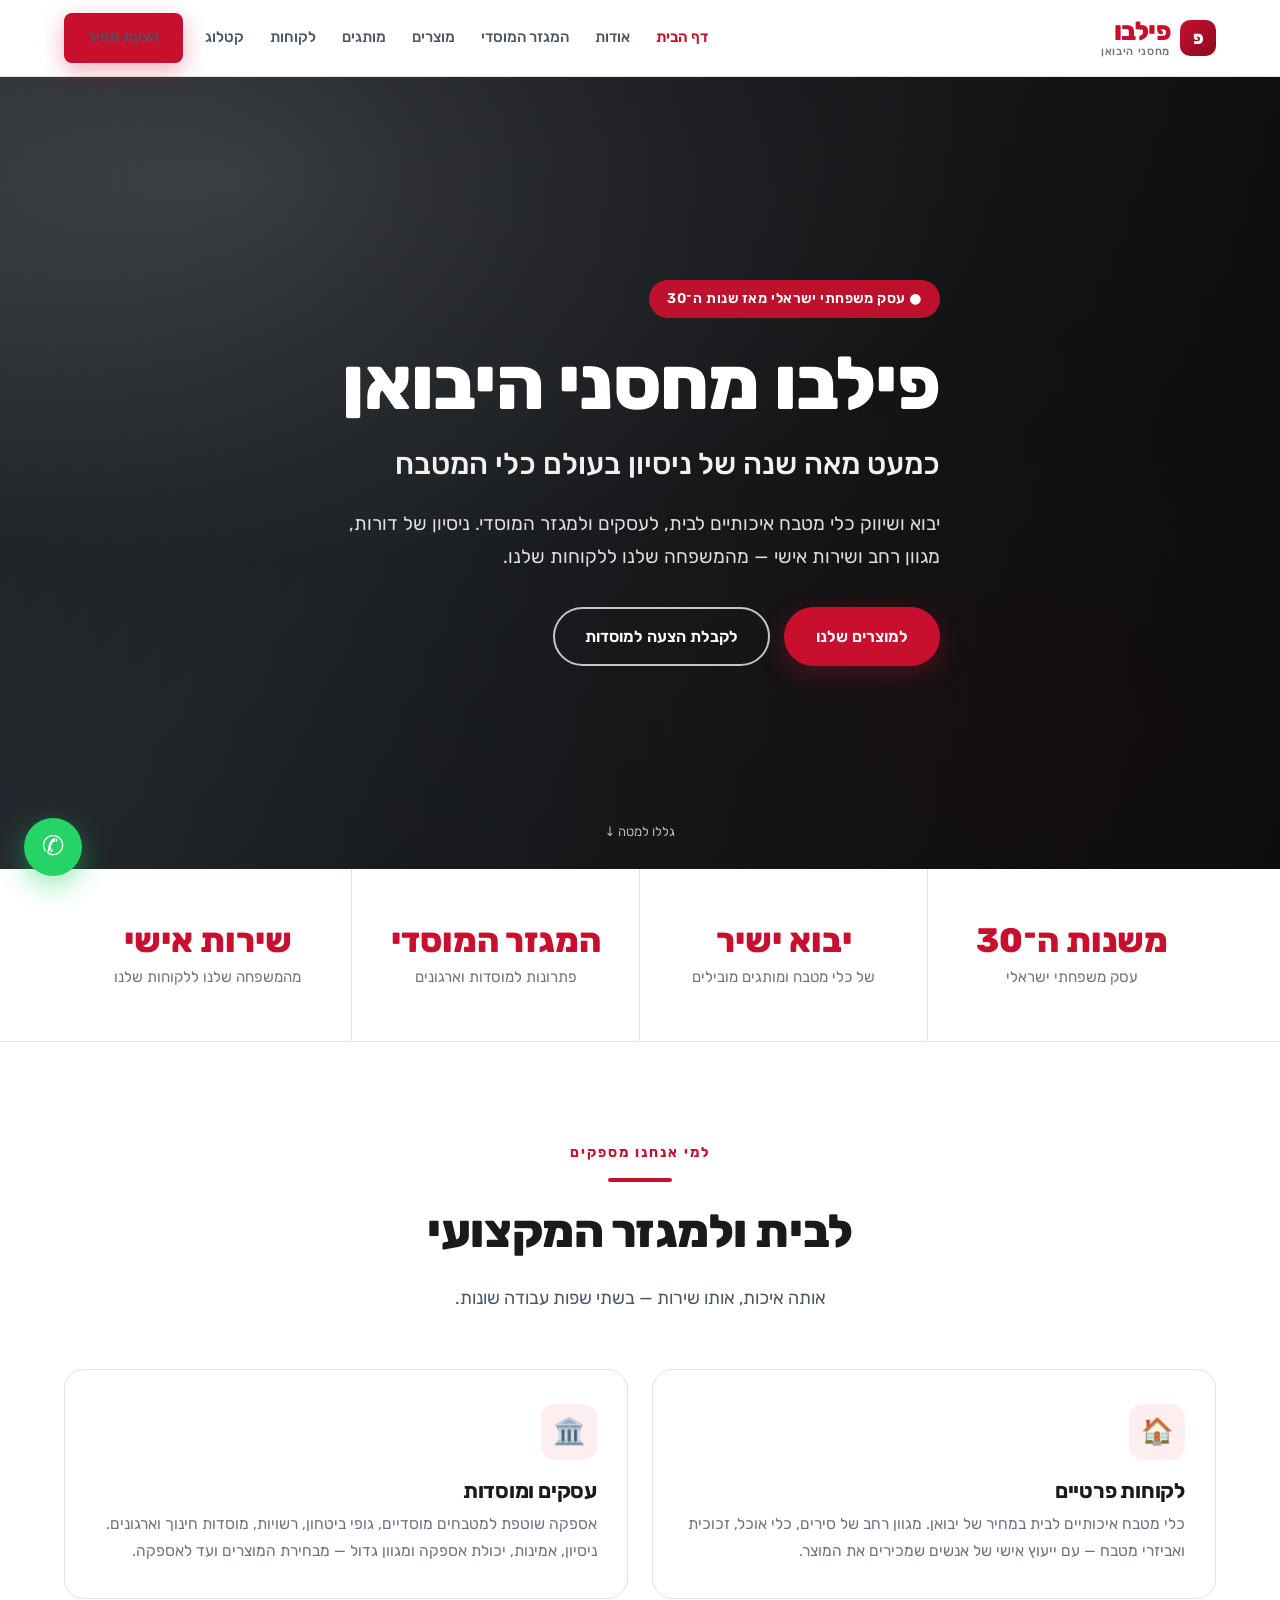
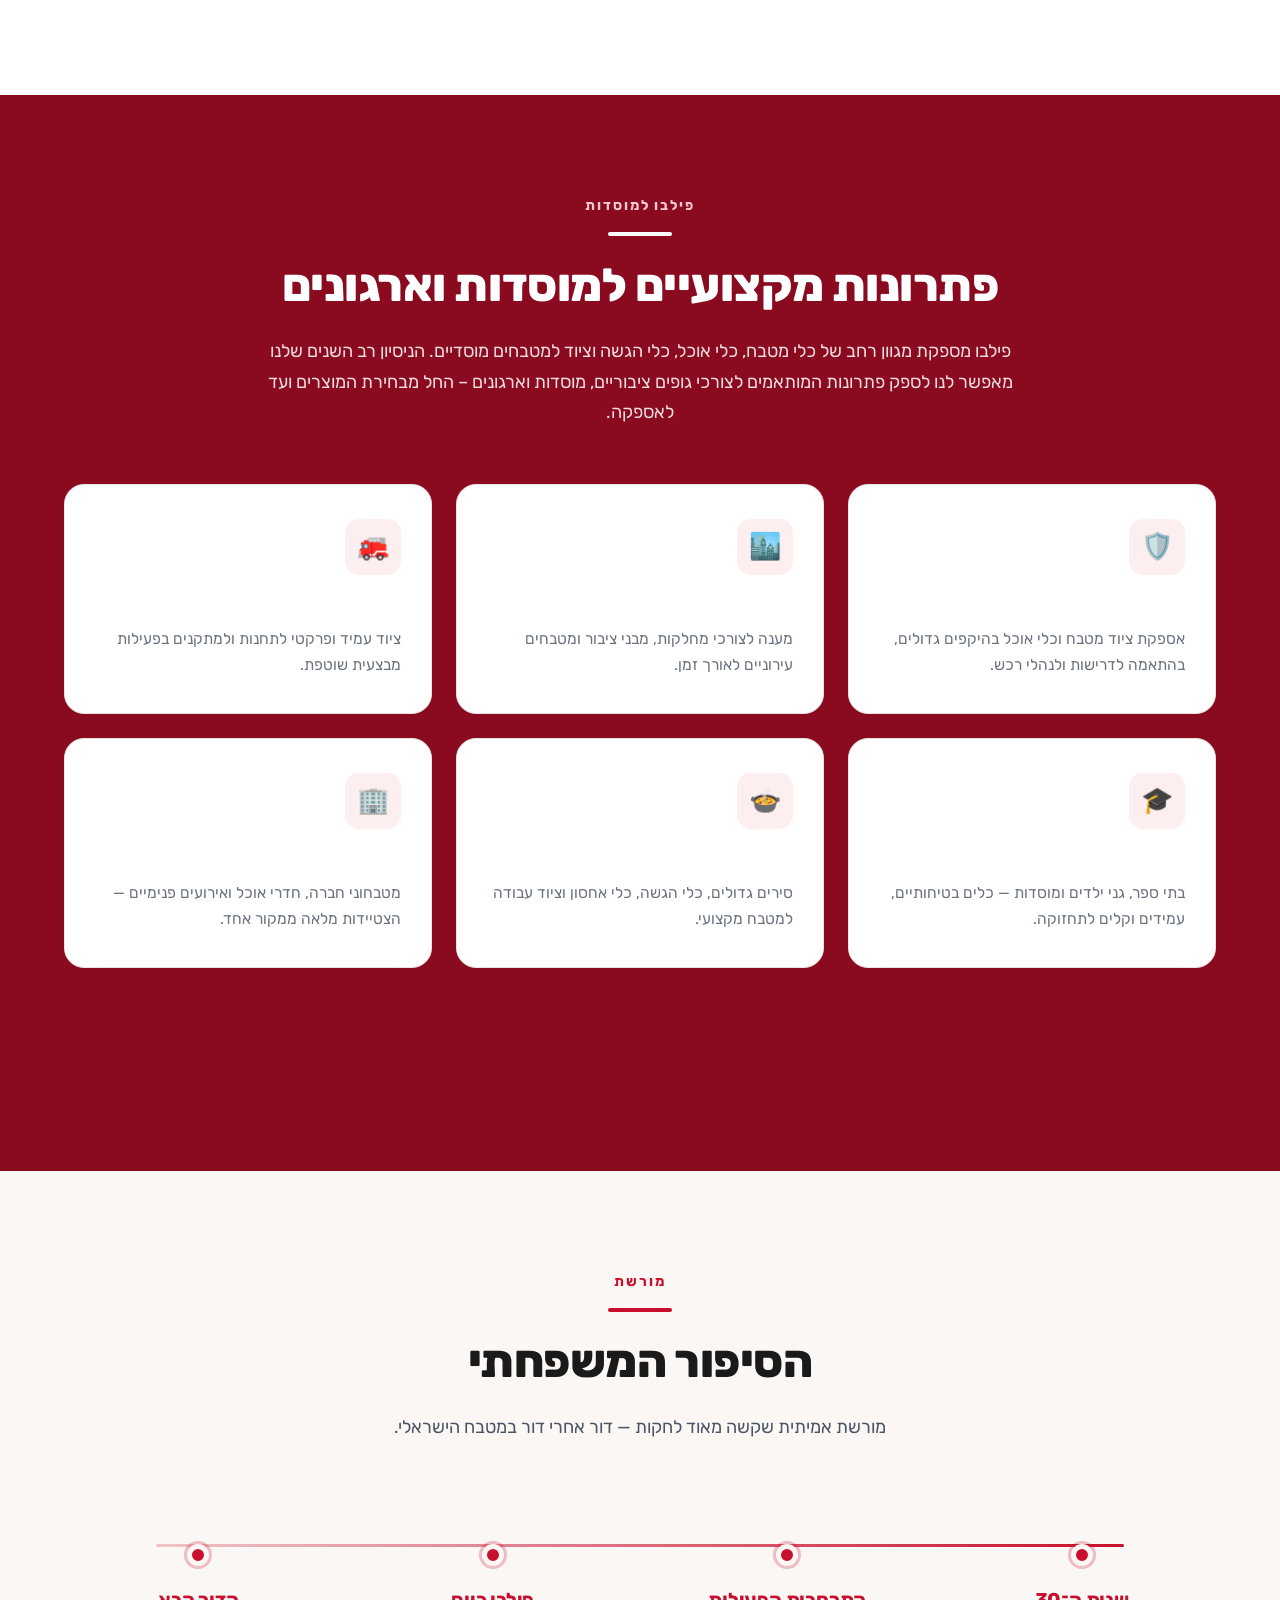
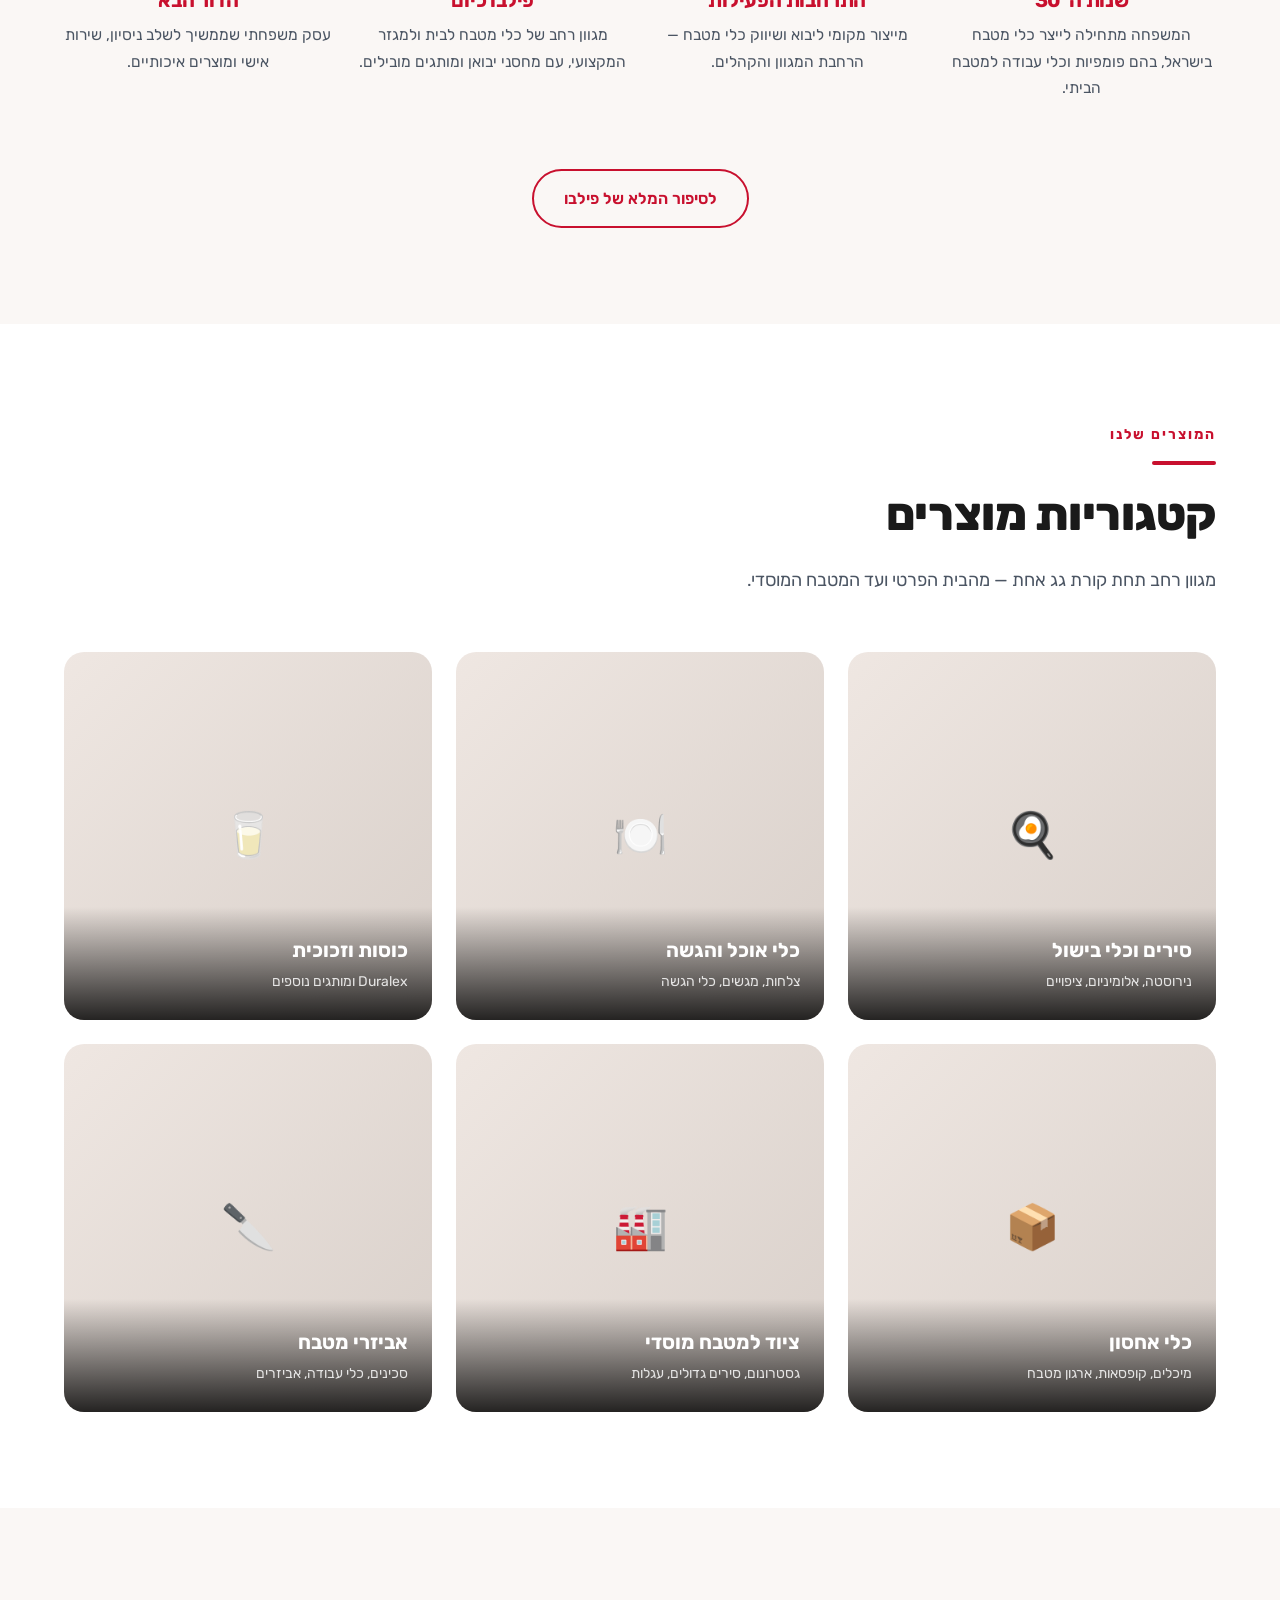
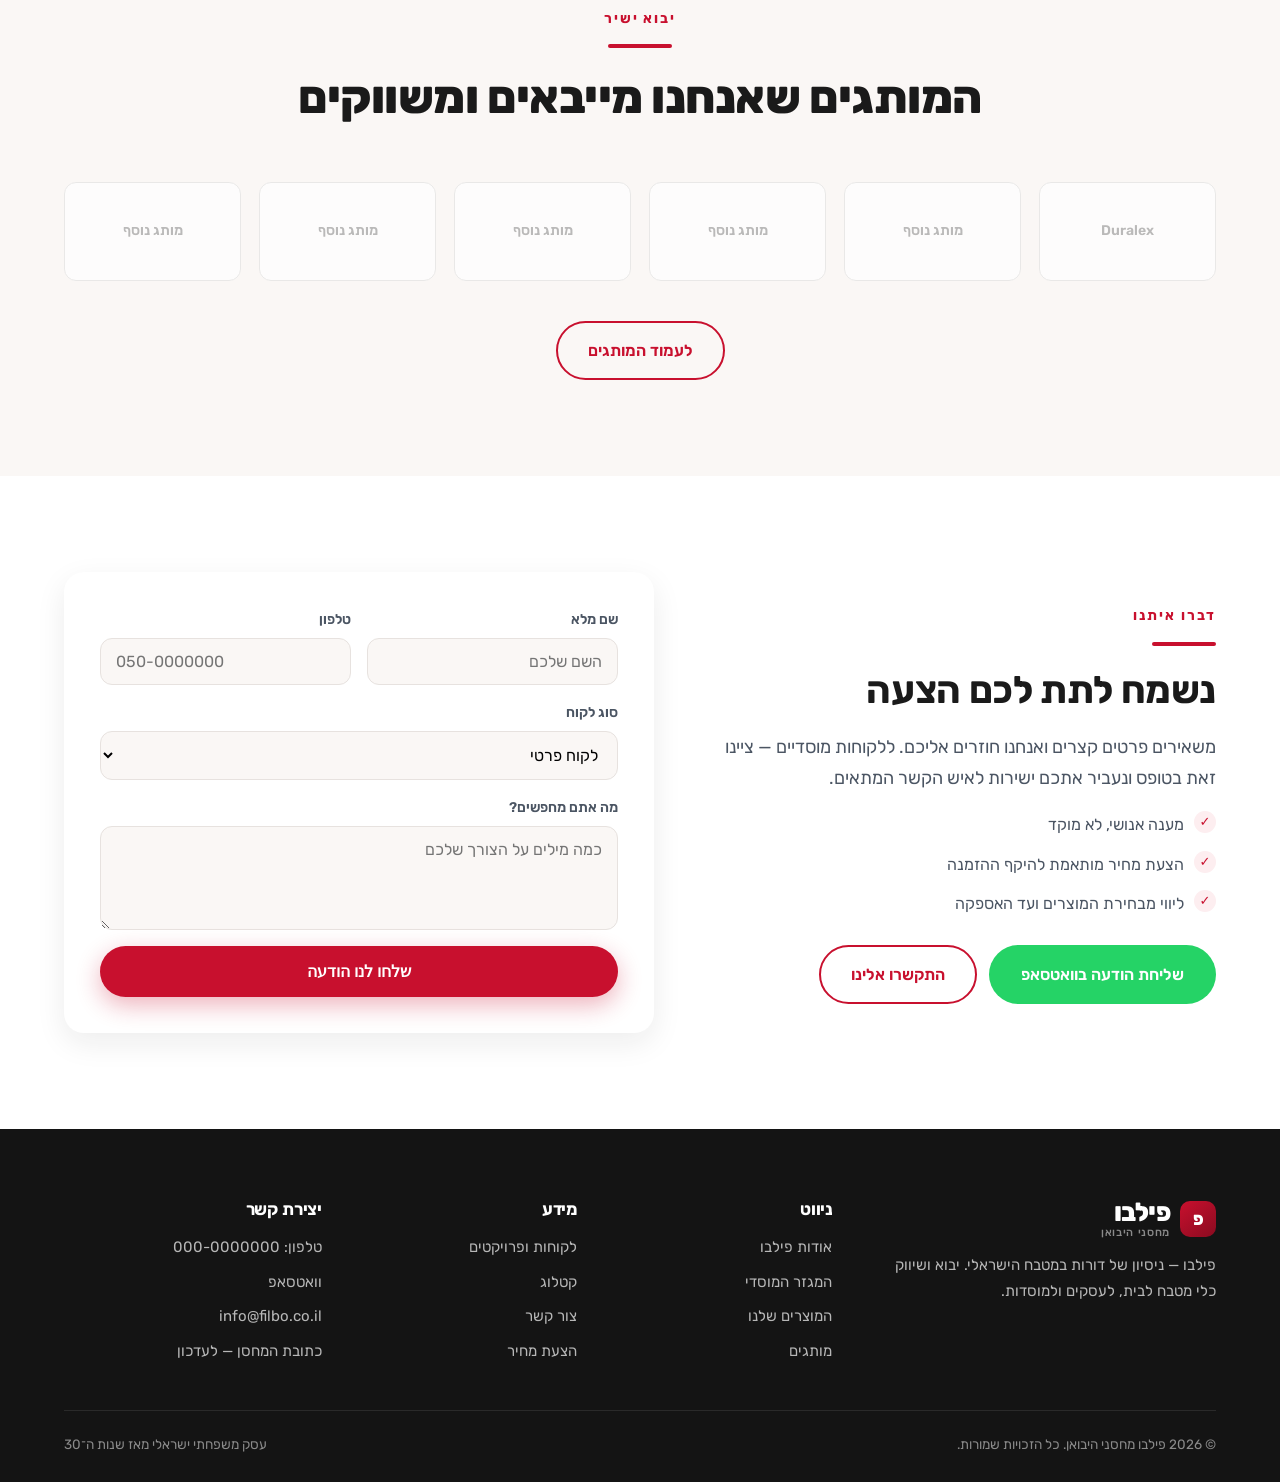
==== index.html @ cb72c33f "feat: אתר תדמית לפילבו מחסני היבואן אתר סטטי בעברית (RTL) בשמונה עמודים, בעיצוב אדום/לבן ואווירה משפ" ====
<!DOCTYPE html>
<html lang="he" dir="rtl">
<head>
<meta charset="utf-8">
<meta name="viewport" content="width=device-width,initial-scale=1">
<title>פילבו מחסני היבואן | יבוא ושיווק כלי מטבח לבית, לעסקים ולמוסדות</title>
<meta name="description" content="פילבו – עסק משפחתי ישראלי משנות ה־30. יבוא ושיווק כלי מטבח, כלי אוכל והגשה וציוד למטבחים מוסדיים. פתרונות לבית, לעסקים ולמגזר המוסדי.">
<link rel="preconnect" href="https://fonts.googleapis.com">
<link rel="preconnect" href="https://fonts.gstatic.com" crossorigin>
<link href="https://fonts.googleapis.com/css2?family=Rubik:wght@400;500;600;700;800&display=swap" rel="stylesheet">
<link rel="stylesheet" href="assets/css/style.css">
</head>
<body>

<header class="header">
  <div class="wrap header__inner">
    <a class="logo" href="index.html">
      <span class="logo__mark">פ</span>
      <span class="logo__txt">פילבו<small>מחסני היבואן</small></span>
    </a>
    <button class="burger" aria-label="פתיחת תפריט" aria-expanded="false">☰</button>
    <nav class="nav">
      <a href="index.html">דף הבית</a>
      <a href="about.html">אודות</a>
      <a href="institutional.html">המגזר המוסדי</a>
      <a href="products.html">מוצרים</a>
      <a href="brands.html">מותגים</a>
      <a href="clients.html">לקוחות</a>
      <a href="catalog.html">קטלוג</a>
      <a class="btn btn--primary" href="contact.html">הצעת מחיר</a>
    </nav>
  </div>
</header>

<!-- ===== HERO ===== -->
<section class="hero">
  <div class="hero__bg" style="background:radial-gradient(1200px 600px at 20% 15%,#5a5f66 0%,transparent 60%),radial-gradient(900px 700px at 85% 80%,#3a2226 0%,transparent 62%),linear-gradient(140deg,#20242a 0%,#31373f 42%,#171a1e 100%)"></div>
  <div class="wrap hero__inner">
    <span class="hero__eyebrow">● עסק משפחתי ישראלי מאז שנות ה־30</span>
    <h1>פילבו מחסני היבואן</h1>
    <p class="hero__sub">כמעט מאה שנה של ניסיון בעולם כלי המטבח</p>
    <p class="hero__lead">יבוא ושיווק כלי מטבח איכותיים לבית, לעסקים ולמגזר המוסדי. ניסיון של דורות, מגוון רחב ושירות אישי — מהמשפחה שלנו ללקוחות שלנו.</p>
    <div class="hero__cta">
      <a class="btn btn--primary" href="products.html">למוצרים שלנו</a>
      <a class="btn btn--ghost" href="institutional.html">לקבלת הצעה למוסדות</a>
    </div>
  </div>
  <span class="hero__scroll">גללו למטה ↓</span>
</section>

<!-- ===== STATS ===== -->
<section class="stats">
  <div class="wrap">
    <div class="stats__grid">
      <div class="stat reveal"><div class="stat__num">משנות ה־30</div><div class="stat__label">עסק משפחתי ישראלי</div></div>
      <div class="stat reveal" data-delay="90"><div class="stat__num">יבוא ישיר</div><div class="stat__label">של כלי מטבח ומותגים מובילים</div></div>
      <div class="stat reveal" data-delay="180"><div class="stat__num">המגזר המוסדי</div><div class="stat__label">פתרונות למוסדות וארגונים</div></div>
      <div class="stat reveal" data-delay="270"><div class="stat__num">שירות אישי</div><div class="stat__label">מהמשפחה שלנו ללקוחות שלנו</div></div>
    </div>
  </div>
</section>

<!-- ===== שני קהלים ===== -->
<section class="section">
  <div class="wrap">
    <div class="head head--center reveal">
      <span class="eyebrow">למי אנחנו מספקים</span>
      <div class="rule"></div>
      <h2>לבית ולמגזר המקצועי</h2>
      <p>אותה איכות, אותו שירות — בשתי שפות עבודה שונות.</p>
    </div>
    <div class="grid grid--2">
      <article class="card reveal">
        <div class="card__icon">🏠</div>
        <h3>לקוחות פרטיים</h3>
        <p>כלי מטבח איכותיים לבית במחיר של יבואן. מגוון רחב של סירים, כלי אוכל, זכוכית ואביזרי מטבח — עם ייעוץ אישי של אנשים שמכירים את המוצר.</p>
      </article>
      <article class="card reveal" data-delay="120">
        <div class="card__icon">🏛️</div>
        <h3>עסקים ומוסדות</h3>
        <p>אספקה שוטפת למטבחים מוסדיים, גופי ביטחון, רשויות, מוסדות חינוך וארגונים. ניסיון, אמינות, יכולת אספקה ומגוון גדול — מבחירת המוצרים ועד לאספקה.</p>
      </article>
    </div>
  </div>
</section>

<!-- ===== המגזר המוסדי – החלק המרכזי ===== -->
<section class="section section--red">
  <div class="wrap">
    <div class="head head--center reveal">
      <span class="eyebrow">פילבו למוסדות</span>
      <div class="rule"></div>
      <h2>פתרונות מקצועיים למוסדות וארגונים</h2>
      <p>פילבו מספקת מגוון רחב של כלי מטבח, כלי אוכל, כלי הגשה וציוד למטבחים מוסדיים. הניסיון רב השנים שלנו מאפשר לנו לספק פתרונות המותאמים לצורכי גופים ציבוריים, מוסדות וארגונים – החל מבחירת המוצרים ועד לאספקה.</p>
    </div>
    <div class="grid grid--3">
      <article class="card reveal"><div class="card__icon">🛡️</div><h3>גופי ביטחון</h3><p>אספקת ציוד מטבח וכלי אוכל בהיקפים גדולים, בהתאמה לדרישות ולנהלי רכש.</p></article>
      <article class="card reveal" data-delay="80"><div class="card__icon">🏙️</div><h3>רשויות מקומיות</h3><p>מענה לצורכי מחלקות, מבני ציבור ומטבחים עירוניים לאורך זמן.</p></article>
      <article class="card reveal" data-delay="160"><div class="card__icon">🚒</div><h3>כוחות הצלה</h3><p>ציוד עמיד ופרקטי לתחנות ולמתקנים בפעילות מבצעית שוטפת.</p></article>
      <article class="card reveal" data-delay="240"><div class="card__icon">🎓</div><h3>מוסדות חינוך</h3><p>בתי ספר, גני ילדים ומוסדות — כלים בטיחותיים, עמידים וקלים לתחזוקה.</p></article>
      <article class="card reveal" data-delay="320"><div class="card__icon">🍲</div><h3>מטבחים מוסדיים</h3><p>סירים גדולים, כלי הגשה, כלי אחסון וציוד עבודה למטבח מקצועי.</p></article>
      <article class="card reveal" data-delay="400"><div class="card__icon">🏢</div><h3>חברות וארגונים</h3><p>מטבחוני חברה, חדרי אוכל ואירועים פנימיים — הצטיידות מלאה ממקור אחד.</p></article>
    </div>
    <div style="text-align:center;margin-top:48px" class="reveal">
      <a class="btn btn--ghost" href="institutional.html">לעמוד המגזר המוסדי</a>
      <a class="btn btn--ghost" href="contact.html">לקבלת הצעת מחיר למוסדות</a>
    </div>
  </div>
</section>

<!-- ===== הסיפור המשפחתי ===== -->
<section class="section section--cream">
  <div class="wrap">
    <div class="head head--center reveal">
      <span class="eyebrow">מורשת</span>
      <div class="rule"></div>
      <h2>הסיפור המשפחתי</h2>
      <p>מורשת אמיתית שקשה מאוד לחקות — דור אחרי דור במטבח הישראלי.</p>
    </div>
    <div class="timeline">
      <div class="timeline__grid">
        <div class="tl reveal"><div class="tl__dot"></div><h3>שנות ה־30</h3><p>המשפחה מתחילה לייצר כלי מטבח בישראל, בהם פומפיות וכלי עבודה למטבח הביתי.</p></div>
        <div class="tl reveal" data-delay="120"><div class="tl__dot"></div><h3>התרחבות הפעילות</h3><p>מייצור מקומי ליבוא ושיווק כלי מטבח — הרחבת המגוון והקהלים.</p></div>
        <div class="tl reveal" data-delay="240"><div class="tl__dot"></div><h3>פילבו כיום</h3><p>מגוון רחב של כלי מטבח לבית ולמגזר המקצועי, עם מחסני יבואן ומותגים מובילים.</p></div>
        <div class="tl reveal" data-delay="360"><div class="tl__dot"></div><h3>הדור הבא</h3><p>עסק משפחתי שממשיך לשלב ניסיון, שירות אישי ומוצרים איכותיים.</p></div>
      </div>
    </div>
    <div style="text-align:center;margin-top:52px" class="reveal">
      <a class="btn btn--outline" href="about.html">לסיפור המלא של פילבו</a>
    </div>
  </div>
</section>

<!-- ===== מוצרים ===== -->
<section class="section">
  <div class="wrap">
    <div class="head reveal">
      <span class="eyebrow">המוצרים שלנו</span>
      <div class="rule"></div>
      <h2>קטגוריות מוצרים</h2>
      <p>מגוון רחב תחת קורת גג אחת — מהבית הפרטי ועד המטבח המוסדי.</p>
    </div>
    <div class="grid grid--3">
      <a class="tile reveal" href="products.html"><div class="ph">🍳</div><div class="tile__cap">סירים וכלי בישול<span>נירוסטה, אלומיניום, ציפויים</span></div></a>
      <a class="tile reveal" data-delay="80" href="products.html"><div class="ph">🍽️</div><div class="tile__cap">כלי אוכל והגשה<span>צלחות, מגשים, כלי הגשה</span></div></a>
      <a class="tile reveal" data-delay="160" href="products.html"><div class="ph">🥛</div><div class="tile__cap">כוסות וזכוכית<span>Duralex ומותגים נוספים</span></div></a>
      <a class="tile reveal" data-delay="240" href="products.html"><div class="ph">📦</div><div class="tile__cap">כלי אחסון<span>מיכלים, קופסאות, ארגון מטבח</span></div></a>
      <a class="tile reveal" data-delay="320" href="products.html"><div class="ph">🏭</div><div class="tile__cap">ציוד למטבח מוסדי<span>גסטרונום, סירים גדולים, עגלות</span></div></a>
      <a class="tile reveal" data-delay="400" href="products.html"><div class="ph">🔪</div><div class="tile__cap">אביזרי מטבח<span>סכינים, כלי עבודה, אביזרים</span></div></a>
    </div>
  </div>
</section>

<!-- ===== מותגים ===== -->
<section class="section section--cream">
  <div class="wrap">
    <div class="head head--center reveal">
      <span class="eyebrow">יבוא ישיר</span>
      <div class="rule"></div>
      <h2>המותגים שאנחנו מייבאים ומשווקים</h2>
    </div>
    <div class="logos reveal">
      <div>Duralex</div><div>מותג נוסף</div><div>מותג נוסף</div>
      <div>מותג נוסף</div><div>מותג נוסף</div><div>מותג נוסף</div>
    </div>
    <div style="text-align:center;margin-top:40px" class="reveal"><a class="btn btn--outline" href="brands.html">לעמוד המותגים</a></div>
  </div>
</section>

<!-- ===== יצירת קשר ===== -->
<section class="section" id="contact">
  <div class="wrap split">
    <div class="reveal">
      <span class="eyebrow">דברו איתנו</span>
      <div class="rule"></div>
      <h2 style="font-size:38px">נשמח לתת לכם הצעה</h2>
      <p style="font-size:18px;color:var(--ink-soft)">משאירים פרטים קצרים ואנחנו חוזרים אליכם. ללקוחות מוסדיים — ציינו זאת בטופס ונעביר אתכם ישירות לאיש הקשר המתאים.</p>
      <ul class="ticks">
        <li>מענה אנושי, לא מוקד</li>
        <li>הצעת מחיר מותאמת להיקף ההזמנה</li>
        <li>ליווי מבחירת המוצרים ועד האספקה</li>
      </ul>
      <div style="display:flex;gap:12px;flex-wrap:wrap">
        <a class="btn btn--wa" href="https://wa.me/972000000000">שליחת הודעה בוואטסאפ</a>
        <a class="btn btn--outline" href="tel:+972000000000">התקשרו אלינו</a>
      </div>
    </div>
    <form class="form reveal" id="lead-form" data-delay="120">
      <div id="form-ok" class="form__ok">תודה! הפנייה נשלחה ונחזור אליכם בהקדם.</div>
      <div class="row">
        <div class="field"><label for="name">שם מלא</label><input id="name" name="name" required placeholder="השם שלכם"></div>
        <div class="field"><label for="phone">טלפון</label><input id="phone" name="phone" type="tel" required placeholder="050-0000000"></div>
      </div>
      <div class="field"><label for="type">סוג לקוח</label>
        <select id="type" name="type">
          <option>לקוח פרטי</option>
          <option>עסק</option>
          <option>מוסד / גוף ציבורי</option>
        </select>
      </div>
      <div class="field"><label for="msg">מה אתם מחפשים?</label><textarea id="msg" name="msg" rows="4" placeholder="כמה מילים על הצורך שלכם"></textarea></div>
      <button class="btn btn--primary" type="submit" style="justify-content:center">שלחו לנו הודעה</button>
    </form>
  </div>
</section>

<footer class="footer">
  <div class="wrap">
    <div class="footer__grid">
      <div>
        <div class="logo" style="color:#fff;margin-bottom:14px"><span class="logo__mark">פ</span><span class="logo__txt">פילבו<small style="color:#8A8A8A">מחסני היבואן</small></span></div>
        <p>פילבו — ניסיון של דורות במטבח הישראלי. יבוא ושיווק כלי מטבח לבית, לעסקים ולמוסדות.</p>
      </div>
      <div><h4>ניווט</h4><ul>
        <li><a href="about.html">אודות פילבו</a></li>
        <li><a href="institutional.html">המגזר המוסדי</a></li>
        <li><a href="products.html">המוצרים שלנו</a></li>
        <li><a href="brands.html">מותגים</a></li>
      </ul></div>
      <div><h4>מידע</h4><ul>
        <li><a href="clients.html">לקוחות ופרויקטים</a></li>
        <li><a href="catalog.html">קטלוג</a></li>
        <li><a href="contact.html">צור קשר</a></li>
        <li><a href="contact.html">הצעת מחיר</a></li>
      </ul></div>
      <div><h4>יצירת קשר</h4><ul>
        <li><a href="tel:+972000000000">טלפון: 000-0000000</a></li>
        <li><a href="https://wa.me/972000000000">וואטסאפ</a></li>
        <li><a href="mailto:info@filbo.co.il">info@filbo.co.il</a></li>
        <li>כתובת המחסן — לעדכון</li>
      </ul></div>
    </div>
    <div class="footer__bottom">
      <span>© <span id="year">2026</span> פילבו מחסני היבואן. כל הזכויות שמורות.</span>
      <span>עסק משפחתי ישראלי מאז שנות ה־30</span>
    </div>
  </div>
</footer>

<a class="fab" href="https://wa.me/972000000000" aria-label="וואטסאפ">✆</a>
<script src="assets/js/main.js"></script>
</body>
</html>
---- assets/css/style.css ----
/* ===== Filbo – פילבו מחסני היבואן | Design tokens ===== */
:root{
  --red:#C8102E;
  --red-deep:#8A0B20;
  --red-soft:#FDEEF0;
  --ink:#1A1A1A;
  --ink-soft:#4B5563;
  --grey:#6B7280;
  --line:#E7E2DF;
  --cream:#FAF7F5;
  --cream-2:#F2E9E4;
  --white:#FFFFFF;
  --steel:#9AA3AD;
  --shadow:0 10px 30px rgba(26,26,26,.08);
  --shadow-lg:0 24px 60px rgba(26,26,26,.14);
  --radius:12px;
  --radius-lg:20px;
  --wrap:1200px;
  --ease:cubic-bezier(.22,1,.36,1);
}
*,*::before,*::after{box-sizing:border-box}
html{scroll-behavior:smooth}
body{
  margin:0;
  font-family:"Rubik",system-ui,"Segoe UI",Arial,sans-serif;
  color:var(--ink);
  background:var(--white);
  line-height:1.7;
  -webkit-font-smoothing:antialiased;
}
img{max-width:100%;display:block}
a{color:inherit;text-decoration:none}
h1,h2,h3,h4{margin:0 0 .5em;line-height:1.2;font-weight:700;letter-spacing:-.01em}
p{margin:0 0 1em}
.wrap{max-width:var(--wrap);margin-inline:auto;padding-inline:24px}
.section{padding:96px 0}
.section--cream{background:var(--cream)}
.section--red{background:var(--red-deep);color:#fff}
.section--dark{background:#141414;color:#fff}

/* ===== Buttons ===== */
.btn{
  display:inline-flex;align-items:center;gap:.5em;
  padding:14px 30px;border-radius:999px;font-weight:600;font-size:16px;
  border:2px solid transparent;cursor:pointer;
  transition:transform .25s var(--ease),box-shadow .25s var(--ease),background .25s,color .25s;
}
.btn:hover{transform:translateY(-3px)}
.btn--primary{background:var(--red);color:#fff;box-shadow:0 8px 24px rgba(200,16,46,.32)}
.btn--primary:hover{background:var(--red-deep);box-shadow:0 14px 34px rgba(200,16,46,.42)}
.btn--ghost{background:transparent;color:#fff;border-color:rgba(255,255,255,.75)}
.btn--ghost:hover{background:#fff;color:var(--ink)}
.btn--outline{background:transparent;color:var(--red);border-color:var(--red)}
.btn--outline:hover{background:var(--red);color:#fff}
.btn--wa{background:#25D366;color:#fff}

/* ===== Header ===== */
.header{
  position:sticky;top:0;z-index:100;background:rgba(255,255,255,.92);
  backdrop-filter:blur(12px);border-bottom:1px solid var(--line);
  transition:box-shadow .3s;
}
.header.is-stuck{box-shadow:0 6px 24px rgba(0,0,0,.07)}
.header__inner{display:flex;align-items:center;justify-content:space-between;gap:24px;height:76px;position:relative}
.logo{display:flex;align-items:center;gap:10px;font-weight:800;font-size:26px;color:var(--red);letter-spacing:-.02em}
.logo__mark{width:36px;height:36px;border-radius:10px;background:linear-gradient(140deg,var(--red),var(--red-deep));display:grid;place-items:center;color:#fff;font-size:18px;flex:none}
.logo__txt{line-height:1.1}
.logo__txt small{display:block;font-size:11px;font-weight:500;color:var(--grey);letter-spacing:.06em}
.nav{display:flex;align-items:center;gap:2px}
.nav a{padding:9px 12px;border-radius:8px;font-size:15px;font-weight:500;color:var(--ink-soft);transition:color .2s,background .2s}
.nav a:hover{color:var(--red);background:var(--red-soft)}
.nav a.is-active{color:var(--red);font-weight:600}
.nav .btn{margin-inline-start:8px;padding:10px 22px;font-size:15px}
.burger{display:none;background:none;border:0;font-size:26px;color:var(--ink);cursor:pointer;padding:6px;line-height:1}

/* ===== Hero ===== */
.hero{position:relative;min-height:88vh;display:flex;align-items:center;overflow:hidden;color:#fff}
.hero__bg{position:absolute;inset:0;background-size:cover;background-position:center;transform:scale(1.06);animation:kenburns 22s ease-in-out infinite alternate}
@keyframes kenburns{from{transform:scale(1.06) translate3d(0,0,0)}to{transform:scale(1.16) translate3d(-1.5%,-1.5%,0)}}
.hero::after{content:"";position:absolute;inset:0;background:linear-gradient(275deg,rgba(10,10,10,.88) 0%,rgba(10,10,10,.64) 45%,rgba(10,10,10,.28) 100%)}
.hero__inner{position:relative;z-index:2;max-width:760px;padding:120px 0}
.hero__eyebrow{display:inline-flex;align-items:center;gap:8px;background:rgba(200,16,46,.94);padding:7px 18px;border-radius:999px;font-size:14px;font-weight:600;letter-spacing:.04em;margin-bottom:22px}
.hero h1{font-size:clamp(42px,6vw,74px);font-weight:800;margin-bottom:.15em}
.hero__sub{font-size:clamp(20px,2.4vw,30px);font-weight:500;opacity:.94;margin-bottom:.6em}
.hero__lead{font-size:19px;opacity:.86;max-width:600px;margin-bottom:34px}
.hero__cta{display:flex;flex-wrap:wrap;gap:14px}
.hero__scroll{position:absolute;bottom:26px;inset-inline-start:50%;transform:translateX(50%);z-index:2;opacity:.7;font-size:13px;animation:bob 2.2s ease-in-out infinite}
@keyframes bob{0%,100%{transform:translateX(50%) translateY(0)}50%{transform:translateX(50%) translateY(9px)}}

/* ===== Stats ===== */
.stats{background:#fff;border-bottom:1px solid var(--line)}
.stats__grid{display:grid;grid-template-columns:repeat(4,1fr)}
.stat{padding:52px 30px;text-align:center;border-inline-start:1px solid var(--line);transition:background .3s}
.stat:first-child{border-inline-start:0}
.stat:hover{background:var(--cream)}
.stat__num{font-size:34px;font-weight:800;color:var(--red);line-height:1.15;margin-bottom:6px}
.stat__label{font-size:15px;color:var(--grey);line-height:1.5}

/* ===== Section heads ===== */
.head{max-width:760px;margin-bottom:56px}
.head--center{margin-inline:auto;text-align:center}
.eyebrow{display:inline-block;font-size:14px;font-weight:700;letter-spacing:.14em;color:var(--red);margin-bottom:14px}
.section--red .eyebrow{color:#F7C9D0}
.head h2{font-size:clamp(30px,4vw,46px);font-weight:800}
.head p{font-size:18px;color:var(--ink-soft)}
.section--red .head p{color:rgba(255,255,255,.86)}
.rule{width:64px;height:4px;background:var(--red);border-radius:3px;margin-bottom:22px}
.section--red .rule{background:#fff}
.head--center .rule{margin-inline:auto}

/* ===== Cards ===== */
.grid{display:grid;gap:24px}
.grid--2{grid-template-columns:repeat(2,1fr)}
.grid--3{grid-template-columns:repeat(3,1fr)}
.grid--4{grid-template-columns:repeat(4,1fr)}
.card{
  background:#fff;border:1px solid var(--line);border-radius:var(--radius-lg);
  padding:34px 30px;transition:transform .35s var(--ease),box-shadow .35s var(--ease),border-color .3s;
}
.card:hover{transform:translateY(-8px);box-shadow:var(--shadow-lg);border-color:transparent}
.card__icon{width:56px;height:56px;border-radius:14px;background:var(--red-soft);color:var(--red);display:grid;place-items:center;font-size:26px;margin-bottom:18px;transition:background .3s,color .3s,transform .3s var(--ease)}
.card:hover .card__icon{background:var(--red);color:#fff;transform:rotate(-6deg) scale(1.06)}
.card h3{font-size:21px;margin-bottom:8px}
.card p{color:var(--grey);font-size:15.5px;margin:0}

/* ===== Product tiles ===== */
.tile{position:relative;border-radius:var(--radius-lg);overflow:hidden;aspect-ratio:1/1;background:var(--cream-2);display:block}
.tile img,.tile .ph{width:100%;height:100%;object-fit:cover;transition:transform .7s var(--ease)}
.tile:hover img,.tile:hover .ph{transform:scale(1.08)}
.tile__cap{position:absolute;inset-inline:0;bottom:0;padding:26px 24px;color:#fff;background:linear-gradient(to top,rgba(0,0,0,.84),rgba(0,0,0,0));font-weight:700;font-size:20px}
.tile__cap span{display:block;font-weight:400;font-size:14px;opacity:.84;margin-top:3px}
.ph{background:linear-gradient(135deg,#EFE7E2,#D8CFC9);display:grid;place-items:center;color:#9c8f87;font-size:44px}

/* ===== Timeline ===== */
.timeline{position:relative;padding-top:20px}
.timeline::before{content:"";position:absolute;top:46px;inset-inline:8%;height:3px;background:linear-gradient(to left,var(--red),rgba(200,16,46,.22));border-radius:3px}
.timeline__grid{display:grid;grid-template-columns:repeat(4,1fr);gap:26px;position:relative}
.tl{text-align:center}
.tl__dot{width:22px;height:22px;border-radius:50%;background:var(--red);border:5px solid var(--cream);margin:26px auto 22px;box-shadow:0 0 0 3px rgba(200,16,46,.25);transition:transform .35s var(--ease),box-shadow .35s}
.tl:hover .tl__dot{transform:scale(1.35);box-shadow:0 0 0 10px rgba(200,16,46,.14)}
.tl h3{font-size:20px;color:var(--red)}
.tl p{color:var(--ink-soft);font-size:15.5px}

/* ===== Logo wall ===== */
.logos{display:grid;grid-template-columns:repeat(6,1fr);gap:18px}
.logos div{
  aspect-ratio:16/9;border:1px solid var(--line);border-radius:var(--radius);
  display:grid;place-items:center;text-align:center;font-size:14px;font-weight:600;color:var(--steel);
  background:#fff;filter:grayscale(1);opacity:.72;transition:.35s var(--ease);padding:10px;
}
.logos div:hover{filter:none;opacity:1;color:var(--red);transform:translateY(-4px);box-shadow:var(--shadow)}

/* ===== Split ===== */
.split{display:grid;grid-template-columns:1.05fr .95fr;gap:56px;align-items:center}
.split__media{position:relative}
.split__media .ph,.split__media img{border-radius:var(--radius-lg);aspect-ratio:4/3;object-fit:cover}
.badge-years{
  position:absolute;inset-block-end:-26px;inset-inline-start:-22px;background:var(--red);color:#fff;
  border-radius:var(--radius-lg);padding:22px 28px;box-shadow:var(--shadow-lg);text-align:center;
}
.badge-years b{display:block;font-size:38px;line-height:1}
.badge-years span{font-size:13px;opacity:.9}
.ticks{list-style:none;padding:0;margin:0 0 28px;display:grid;gap:12px}
.ticks li{position:relative;padding-inline-start:32px;color:var(--ink-soft)}
.ticks li::before{content:"✓";position:absolute;inset-inline-start:0;top:0;width:22px;height:22px;border-radius:50%;background:var(--red-soft);color:var(--red);display:grid;place-items:center;font-size:13px;font-weight:700}
.section--red .ticks li{color:rgba(255,255,255,.9)}
.section--red .ticks li::before{background:rgba(255,255,255,.16);color:#fff}

/* ===== Form ===== */
.form{display:grid;gap:16px;background:#fff;padding:36px;border-radius:var(--radius-lg);box-shadow:var(--shadow)}
.form .row{display:grid;grid-template-columns:1fr 1fr;gap:16px}
.field{display:grid;gap:6px}
.field label{font-size:14px;font-weight:600;color:var(--ink-soft)}
.field input,.field select,.field textarea{
  font-family:inherit;font-size:16px;padding:13px 15px;border:1px solid var(--line);
  border-radius:var(--radius);background:var(--cream);transition:border-color .2s,box-shadow .2s,background .2s;
}
.field input:focus,.field select:focus,.field textarea:focus{
  outline:0;border-color:var(--red);background:#fff;box-shadow:0 0 0 4px rgba(200,16,46,.12);
}
.form__ok{display:none;background:#E8F6EC;color:#166534;border-radius:var(--radius);padding:14px 16px;font-weight:600}
.form__ok.show{display:block;animation:pop .4s var(--ease)}
@keyframes pop{from{opacity:0;transform:translateY(-8px)}to{opacity:1;transform:none}}

/* ===== Accordion (FAQ) ===== */
.acc{border:1px solid var(--line);border-radius:var(--radius-lg);overflow:hidden;background:#fff}
.acc+.acc{margin-top:14px}
.acc summary{cursor:pointer;padding:20px 24px;font-weight:600;font-size:17px;list-style:none;display:flex;justify-content:space-between;gap:14px;align-items:center}
.acc summary::-webkit-details-marker{display:none}
.acc summary::after{content:"+";color:var(--red);font-size:24px;font-weight:400;transition:transform .3s var(--ease)}
.acc[open] summary::after{transform:rotate(45deg)}
.acc p{padding:0 24px 22px;margin:0;color:var(--ink-soft)}

/* ===== Footer ===== */
.footer{background:#141414;color:#B7B7B7;padding:70px 0 26px;font-size:15px}
.footer h4{color:#fff;font-size:17px;margin-bottom:16px}
.footer a{transition:color .2s}
.footer a:hover{color:var(--red)}
.footer__grid{display:grid;grid-template-columns:1.6fr 1fr 1fr 1.2fr;gap:40px}
.footer ul{list-style:none;padding:0;margin:0;display:grid;gap:9px}
.footer__bottom{margin-top:46px;padding-top:22px;border-top:1px solid #2A2A2A;display:flex;justify-content:space-between;gap:16px;flex-wrap:wrap;font-size:13.5px;color:#8A8A8A}

/* ===== Floating WhatsApp ===== */
.fab{position:fixed;inset-block-end:24px;inset-inline-end:24px;z-index:120;width:58px;height:58px;border-radius:50%;background:#25D366;color:#fff;display:grid;place-items:center;font-size:27px;box-shadow:0 10px 28px rgba(37,211,102,.45);transition:transform .3s var(--ease)}
.fab:hover{transform:scale(1.1)}

/* ===== Inner page hero ===== */
.phero{background:linear-gradient(120deg,var(--red-deep),var(--red));color:#fff;padding:80px 0 70px;position:relative;overflow:hidden}
.phero::after{content:"";position:absolute;inset-block-start:-90px;inset-inline-start:-90px;width:340px;height:340px;border-radius:50%;background:rgba(255,255,255,.07)}
.phero .wrap{position:relative;z-index:2}
.phero h1{font-size:clamp(32px,4.6vw,52px);font-weight:800;margin-bottom:.2em}
.phero p{font-size:19px;opacity:.9;max-width:660px;margin:0}
.crumbs{font-size:14px;opacity:.82;margin-bottom:14px}

/* ===== Reveal animation ===== */
.reveal{opacity:0;transform:translateY(28px);transition:opacity .75s var(--ease),transform .75s var(--ease)}
.reveal.in{opacity:1;transform:none}
@media (prefers-reduced-motion:reduce){
  .reveal{opacity:1;transform:none;transition:none}
  .hero__bg{animation:none}
  .hero__scroll{animation:none}
}

/* ===== Responsive ===== */
@media (max-width:1080px){
  .nav a{padding:8px 9px;font-size:14px}
}
@media (max-width:980px){
  .grid--3,.grid--4,.stats__grid,.timeline__grid{grid-template-columns:repeat(2,1fr)}
  .logos{grid-template-columns:repeat(3,1fr)}
  .split{grid-template-columns:1fr;gap:40px}
  .footer__grid{grid-template-columns:1fr 1fr}
  .timeline::before{display:none}
  .stat{border-inline-start:0;border-top:1px solid var(--line)}
  .badge-years{inset-inline-start:12px;inset-block-end:-18px}
}
@media (max-width:680px){
  .section{padding:64px 0}
  .nav{display:none;position:absolute;top:76px;inset-inline:0;background:#fff;flex-direction:column;align-items:stretch;padding:14px;border-bottom:1px solid var(--line);box-shadow:var(--shadow)}
  .nav.open{display:flex}
  .burger{display:block}
  .grid--2,.grid--3,.grid--4,.stats__grid,.timeline__grid{grid-template-columns:1fr}
  .logos{grid-template-columns:repeat(2,1fr)}
  .form .row{grid-template-columns:1fr}
  .footer__grid{grid-template-columns:1fr}
  .hero{min-height:76vh}
  .form{padding:24px}
}
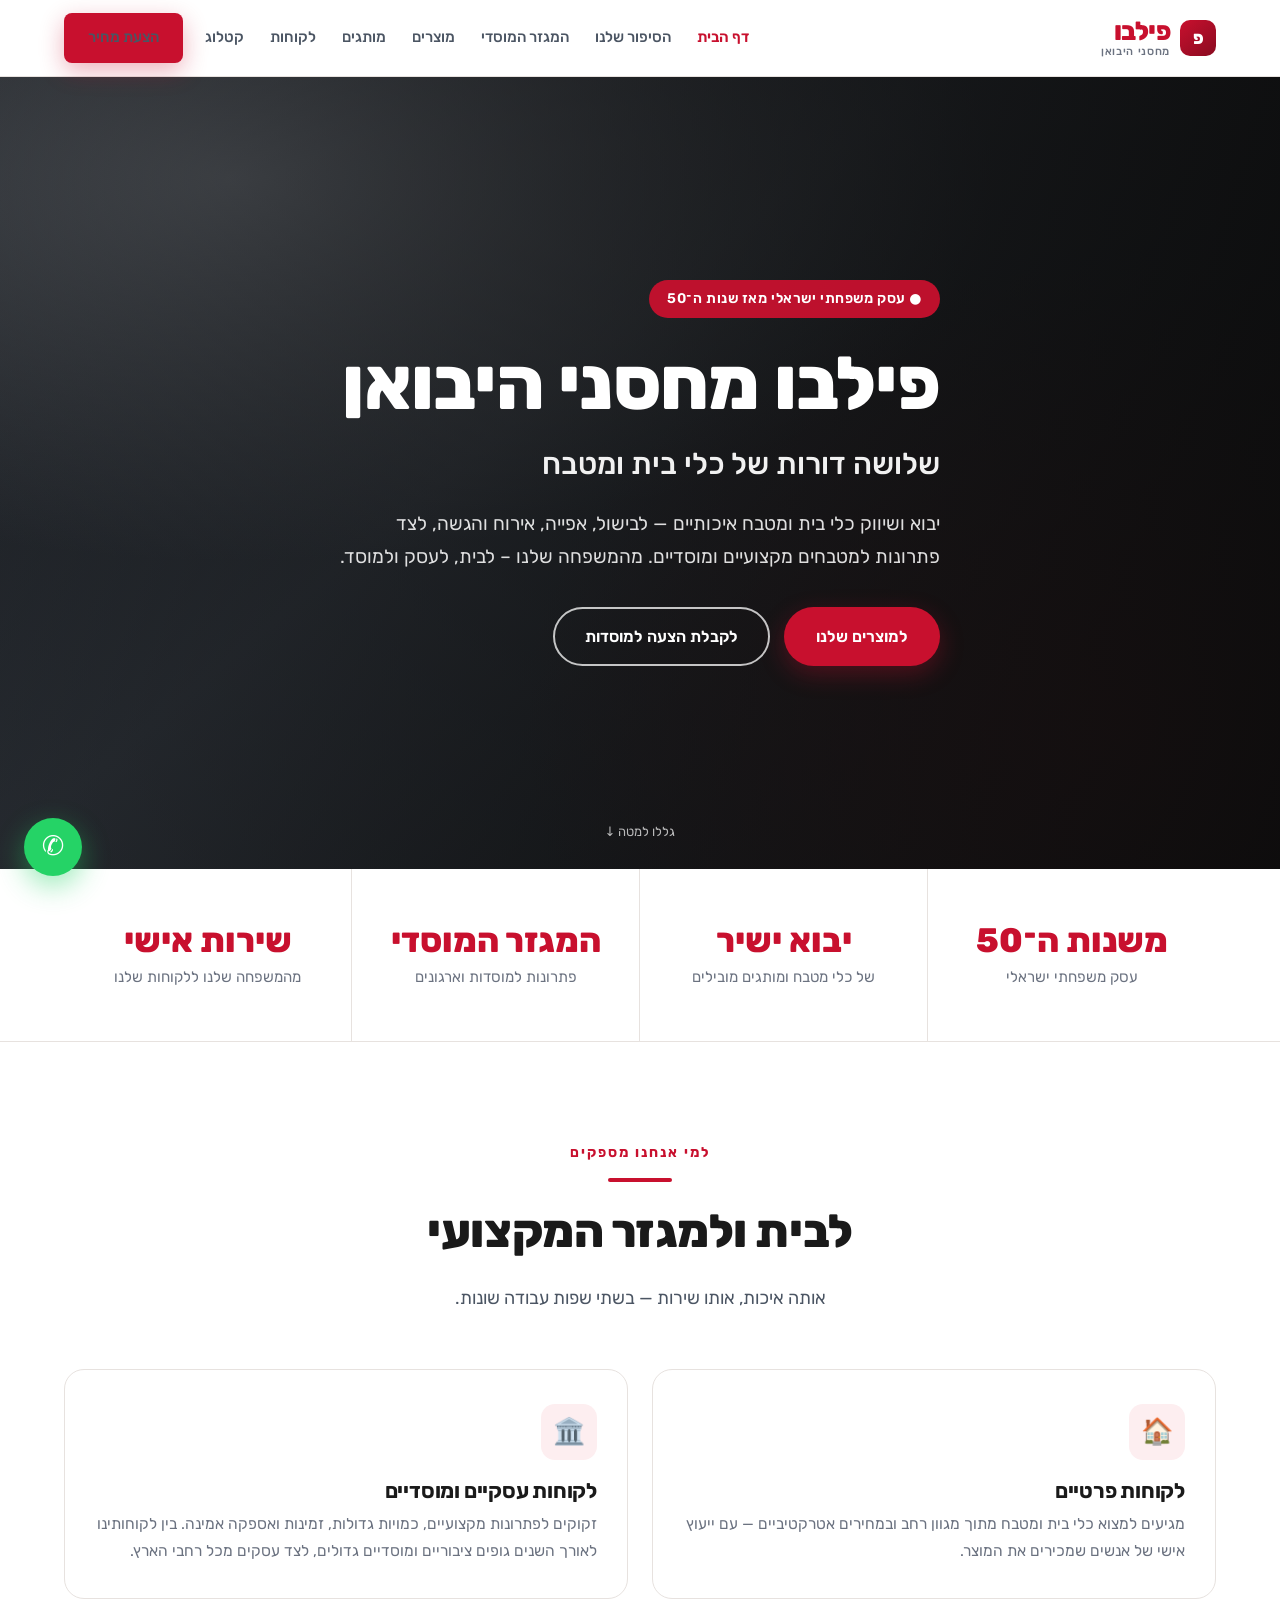
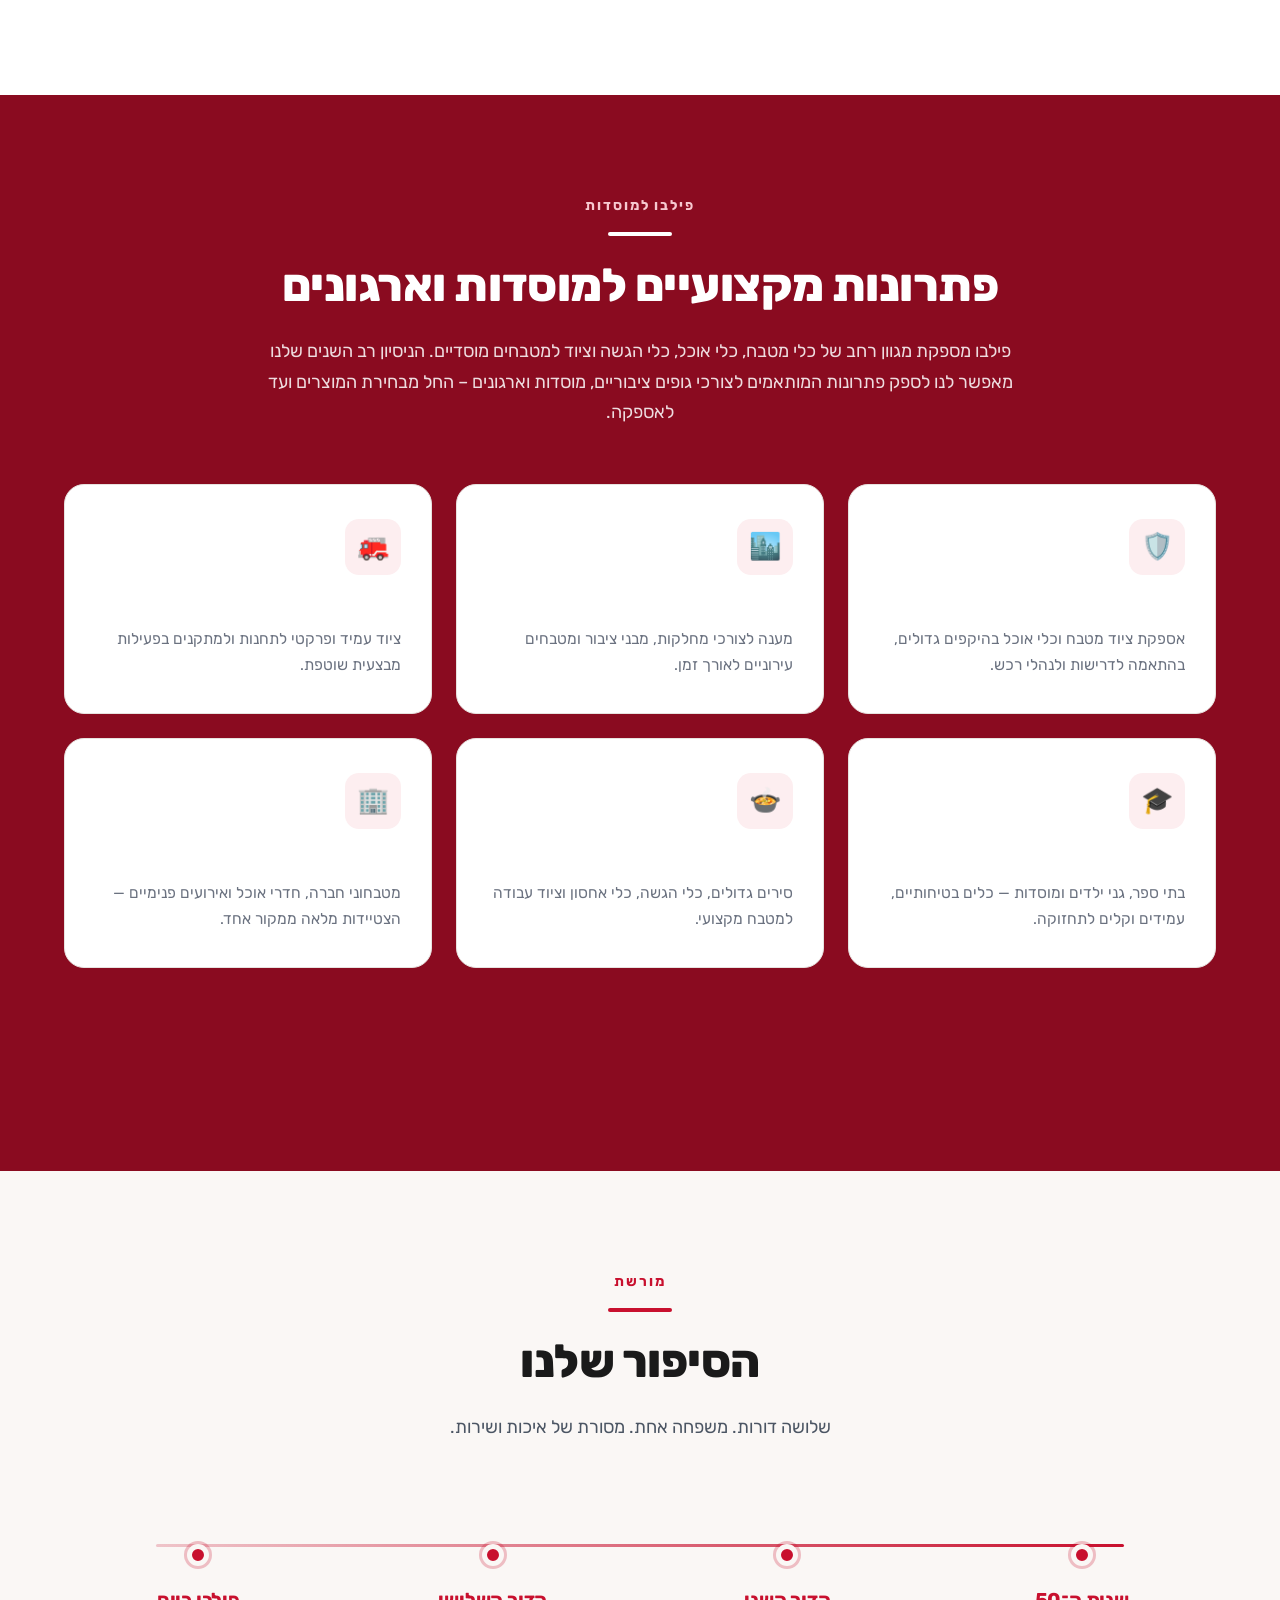
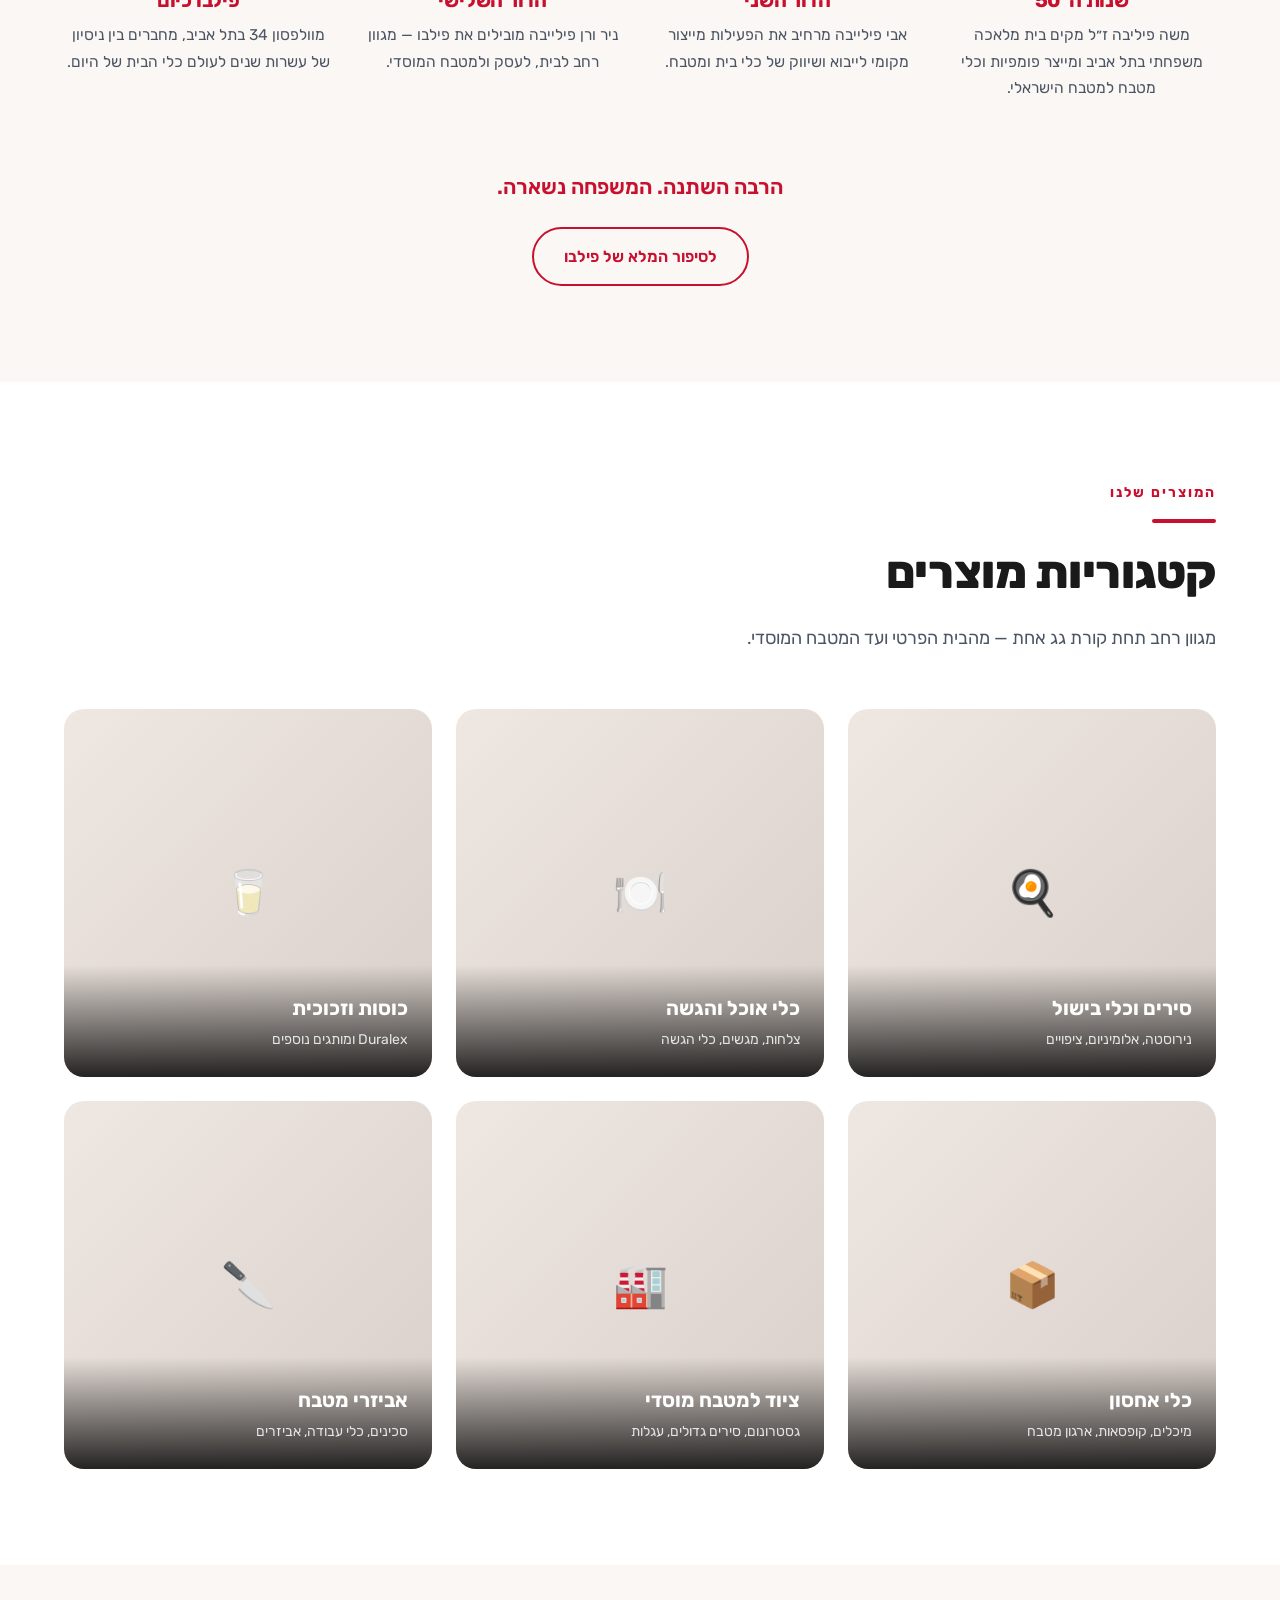
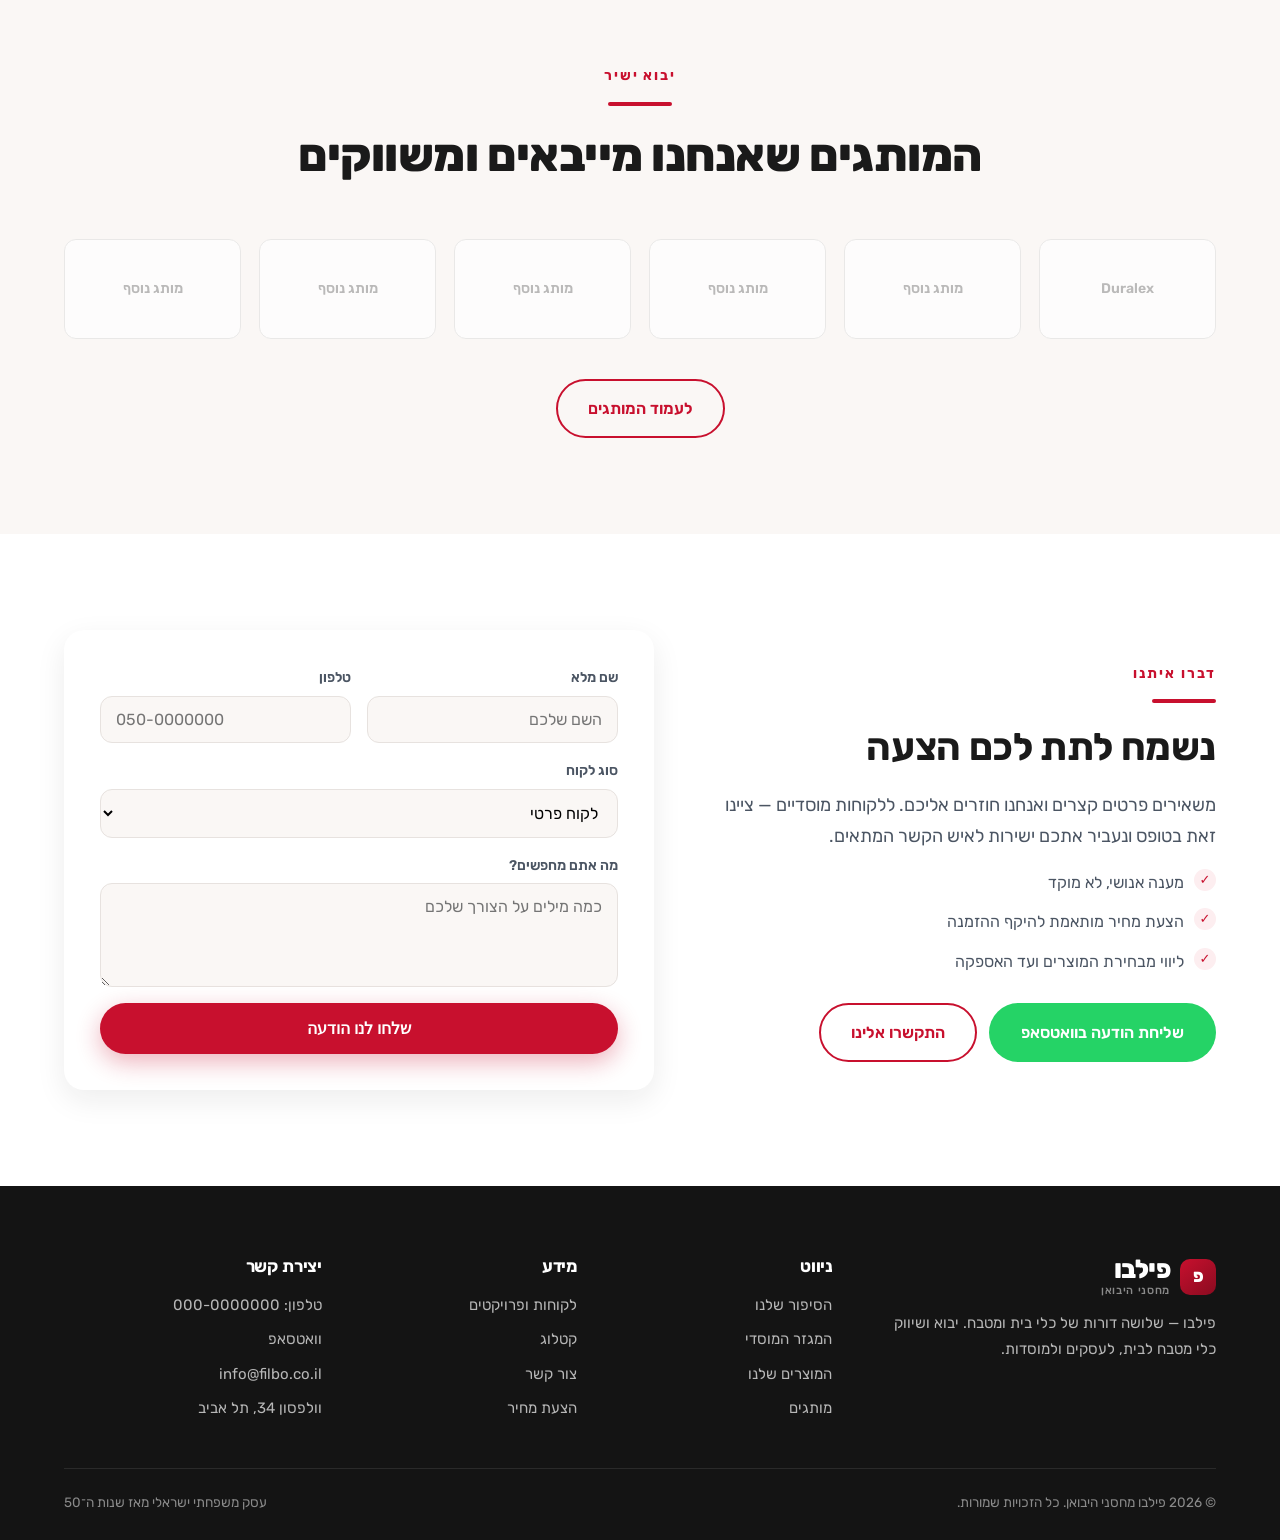
==== commit 15ff4f7d: "content: הסיפור המשפחתי האמיתי של פילבו — תיקון עובדתי הלקוחה סיפקה את הסיפור המאושר. ההתחלה היא בתל" ====
--- a/index.html
+++ b/index.html
@@ -4,7 +4,7 @@
 <meta charset="utf-8">
 <meta name="viewport" content="width=device-width,initial-scale=1">
 <title>פילבו מחסני היבואן | יבוא ושיווק כלי מטבח לבית, לעסקים ולמוסדות</title>
-<meta name="description" content="פילבו – עסק משפחתי ישראלי משנות ה־30. יבוא ושיווק כלי מטבח, כלי אוכל והגשה וציוד למטבחים מוסדיים. פתרונות לבית, לעסקים ולמגזר המוסדי.">
+<meta name="description" content="פילבו – עסק משפחתי ישראלי משנות ה־50. יבוא ושיווק כלי מטבח, כלי אוכל והגשה וציוד למטבחים מוסדיים. פתרונות לבית, לעסקים ולמגזר המוסדי.">
 <link rel="preconnect" href="https://fonts.googleapis.com">
 <link rel="preconnect" href="https://fonts.gstatic.com" crossorigin>
 <link href="https://fonts.googleapis.com/css2?family=Rubik:wght@400;500;600;700;800&display=swap" rel="stylesheet">
@@ -21,7 +21,7 @@
     <button class="burger" aria-label="פתיחת תפריט" aria-expanded="false">☰</button>
     <nav class="nav">
       <a href="index.html">דף הבית</a>
-      <a href="about.html">אודות</a>
+      <a href="about.html">הסיפור שלנו</a>
       <a href="institutional.html">המגזר המוסדי</a>
       <a href="products.html">מוצרים</a>
       <a href="brands.html">מותגים</a>
@@ -36,10 +36,10 @@
 <section class="hero">
   <div class="hero__bg" style="background:radial-gradient(1200px 600px at 20% 15%,#5a5f66 0%,transparent 60%),radial-gradient(900px 700px at 85% 80%,#3a2226 0%,transparent 62%),linear-gradient(140deg,#20242a 0%,#31373f 42%,#171a1e 100%)"></div>
   <div class="wrap hero__inner">
-    <span class="hero__eyebrow">● עסק משפחתי ישראלי מאז שנות ה־30</span>
+    <span class="hero__eyebrow">● עסק משפחתי ישראלי מאז שנות ה־50</span>
     <h1>פילבו מחסני היבואן</h1>
-    <p class="hero__sub">כמעט מאה שנה של ניסיון בעולם כלי המטבח</p>
-    <p class="hero__lead">יבוא ושיווק כלי מטבח איכותיים לבית, לעסקים ולמגזר המוסדי. ניסיון של דורות, מגוון רחב ושירות אישי — מהמשפחה שלנו ללקוחות שלנו.</p>
+    <p class="hero__sub">שלושה דורות של כלי בית ומטבח</p>
+    <p class="hero__lead">יבוא ושיווק כלי בית ומטבח איכותיים — לבישול, אפייה, אירוח והגשה, לצד פתרונות למטבחים מקצועיים ומוסדיים. מהמשפחה שלנו – לבית, לעסק ולמוסד.</p>
     <div class="hero__cta">
       <a class="btn btn--primary" href="products.html">למוצרים שלנו</a>
       <a class="btn btn--ghost" href="institutional.html">לקבלת הצעה למוסדות</a>
@@ -52,7 +52,7 @@
 <section class="stats">
   <div class="wrap">
     <div class="stats__grid">
-      <div class="stat reveal"><div class="stat__num">משנות ה־30</div><div class="stat__label">עסק משפחתי ישראלי</div></div>
+      <div class="stat reveal"><div class="stat__num">משנות ה־50</div><div class="stat__label">עסק משפחתי ישראלי</div></div>
       <div class="stat reveal" data-delay="90"><div class="stat__num">יבוא ישיר</div><div class="stat__label">של כלי מטבח ומותגים מובילים</div></div>
       <div class="stat reveal" data-delay="180"><div class="stat__num">המגזר המוסדי</div><div class="stat__label">פתרונות למוסדות וארגונים</div></div>
       <div class="stat reveal" data-delay="270"><div class="stat__num">שירות אישי</div><div class="stat__label">מהמשפחה שלנו ללקוחות שלנו</div></div>
@@ -73,12 +73,12 @@
       <article class="card reveal">
         <div class="card__icon">🏠</div>
         <h3>לקוחות פרטיים</h3>
-        <p>כלי מטבח איכותיים לבית במחיר של יבואן. מגוון רחב של סירים, כלי אוכל, זכוכית ואביזרי מטבח — עם ייעוץ אישי של אנשים שמכירים את המוצר.</p>
+        <p>מגיעים למצוא כלי בית ומטבח מתוך מגוון רחב ובמחירים אטרקטיביים — עם ייעוץ אישי של אנשים שמכירים את המוצר.</p>
       </article>
       <article class="card reveal" data-delay="120">
         <div class="card__icon">🏛️</div>
-        <h3>עסקים ומוסדות</h3>
-        <p>אספקה שוטפת למטבחים מוסדיים, גופי ביטחון, רשויות, מוסדות חינוך וארגונים. ניסיון, אמינות, יכולת אספקה ומגוון גדול — מבחירת המוצרים ועד לאספקה.</p>
+        <h3>לקוחות עסקיים ומוסדיים</h3>
+        <p>זקוקים לפתרונות מקצועיים, כמויות גדולות, זמינות ואספקה אמינה. בין לקוחותינו לאורך השנים גופים ציבוריים ומוסדיים גדולים, לצד עסקים מכל רחבי הארץ.</p>
       </article>
     </div>
   </div>
@@ -114,18 +114,19 @@
     <div class="head head--center reveal">
       <span class="eyebrow">מורשת</span>
       <div class="rule"></div>
-      <h2>הסיפור המשפחתי</h2>
-      <p>מורשת אמיתית שקשה מאוד לחקות — דור אחרי דור במטבח הישראלי.</p>
+      <h2>הסיפור שלנו</h2>
+      <p>שלושה דורות. משפחה אחת. מסורת של איכות ושירות.</p>
     </div>
     <div class="timeline">
       <div class="timeline__grid">
-        <div class="tl reveal"><div class="tl__dot"></div><h3>שנות ה־30</h3><p>המשפחה מתחילה לייצר כלי מטבח בישראל, בהם פומפיות וכלי עבודה למטבח הביתי.</p></div>
-        <div class="tl reveal" data-delay="120"><div class="tl__dot"></div><h3>התרחבות הפעילות</h3><p>מייצור מקומי ליבוא ושיווק כלי מטבח — הרחבת המגוון והקהלים.</p></div>
-        <div class="tl reveal" data-delay="240"><div class="tl__dot"></div><h3>פילבו כיום</h3><p>מגוון רחב של כלי מטבח לבית ולמגזר המקצועי, עם מחסני יבואן ומותגים מובילים.</p></div>
-        <div class="tl reveal" data-delay="360"><div class="tl__dot"></div><h3>הדור הבא</h3><p>עסק משפחתי שממשיך לשלב ניסיון, שירות אישי ומוצרים איכותיים.</p></div>
+        <div class="tl reveal"><div class="tl__dot"></div><h3>שנות ה־50</h3><p>משה פיליבה ז״ל מקים בית מלאכה משפחתי בתל אביב ומייצר פומפיות וכלי מטבח למטבח הישראלי.</p></div>
+        <div class="tl reveal" data-delay="120"><div class="tl__dot"></div><h3>הדור השני</h3><p>אבי פילייבה מרחיב את הפעילות מייצור מקומי לייבוא ושיווק של כלי בית ומטבח.</p></div>
+        <div class="tl reveal" data-delay="240"><div class="tl__dot"></div><h3>הדור השלישי</h3><p>ניר ורן פילייבה מובילים את פילבו — מגוון רחב לבית, לעסק ולמטבח המוסדי.</p></div>
+        <div class="tl reveal" data-delay="360"><div class="tl__dot"></div><h3>פילבו כיום</h3><p>מוולפסון 34 בתל אביב, מחברים בין ניסיון של עשרות שנים לעולם כלי הבית של היום.</p></div>
       </div>
     </div>
     <div style="text-align:center;margin-top:52px" class="reveal">
+      <p style="font-size:21px;font-weight:600;color:var(--red);margin-bottom:22px">הרבה השתנה. המשפחה נשארה.</p>
       <a class="btn btn--outline" href="about.html">לסיפור המלא של פילבו</a>
     </div>
   </div>
@@ -209,10 +210,10 @@
     <div class="footer__grid">
       <div>
         <div class="logo" style="color:#fff;margin-bottom:14px"><span class="logo__mark">פ</span><span class="logo__txt">פילבו<small style="color:#8A8A8A">מחסני היבואן</small></span></div>
-        <p>פילבו — ניסיון של דורות במטבח הישראלי. יבוא ושיווק כלי מטבח לבית, לעסקים ולמוסדות.</p>
+        <p>פילבו — שלושה דורות של כלי בית ומטבח. יבוא ושיווק כלי מטבח לבית, לעסקים ולמוסדות.</p>
       </div>
       <div><h4>ניווט</h4><ul>
-        <li><a href="about.html">אודות פילבו</a></li>
+        <li><a href="about.html">הסיפור שלנו</a></li>
         <li><a href="institutional.html">המגזר המוסדי</a></li>
         <li><a href="products.html">המוצרים שלנו</a></li>
         <li><a href="brands.html">מותגים</a></li>
@@ -227,12 +228,12 @@
         <li><a href="tel:+972000000000">טלפון: 000-0000000</a></li>
         <li><a href="https://wa.me/972000000000">וואטסאפ</a></li>
         <li><a href="mailto:info@filbo.co.il">info@filbo.co.il</a></li>
-        <li>כתובת המחסן — לעדכון</li>
+        <li>וולפסון 34, תל אביב</li>
       </ul></div>
     </div>
     <div class="footer__bottom">
       <span>© <span id="year">2026</span> פילבו מחסני היבואן. כל הזכויות שמורות.</span>
-      <span>עסק משפחתי ישראלי מאז שנות ה־30</span>
+      <span>עסק משפחתי ישראלי מאז שנות ה־50</span>
     </div>
   </div>
 </footer>
